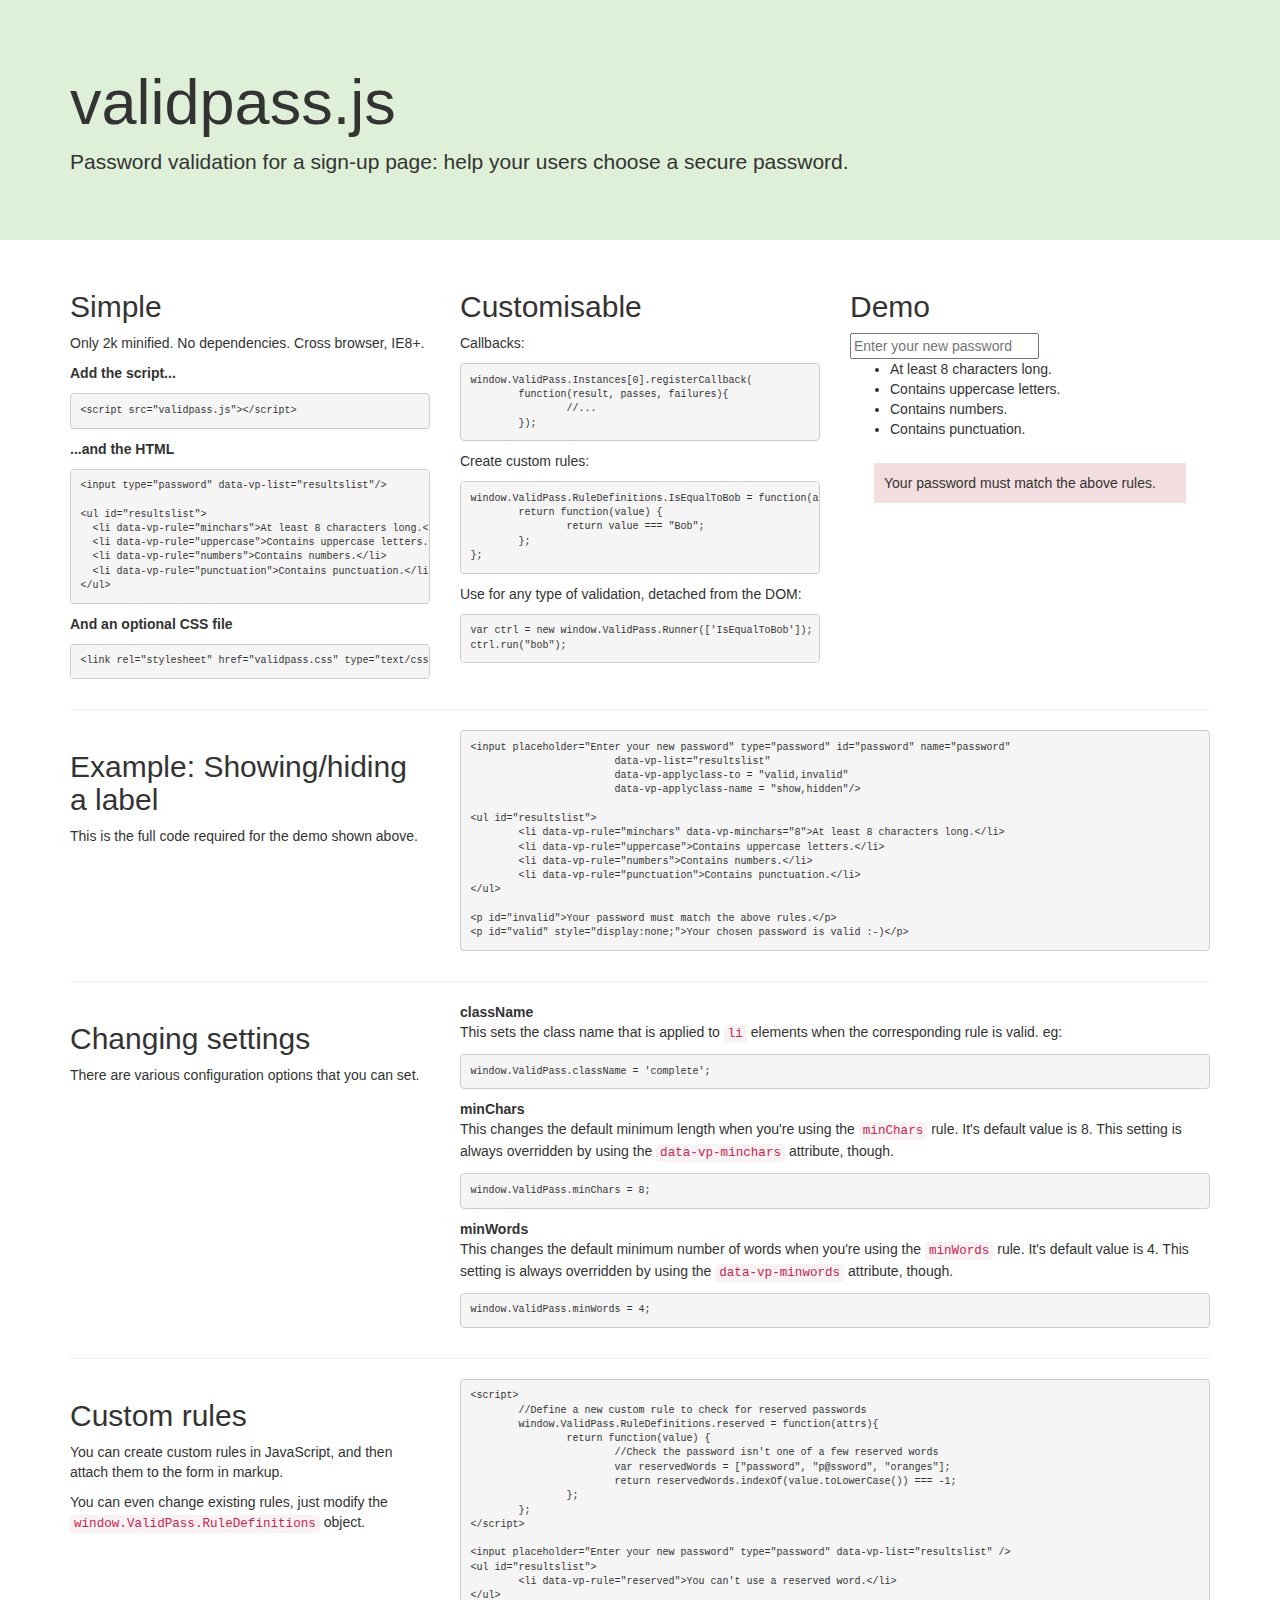
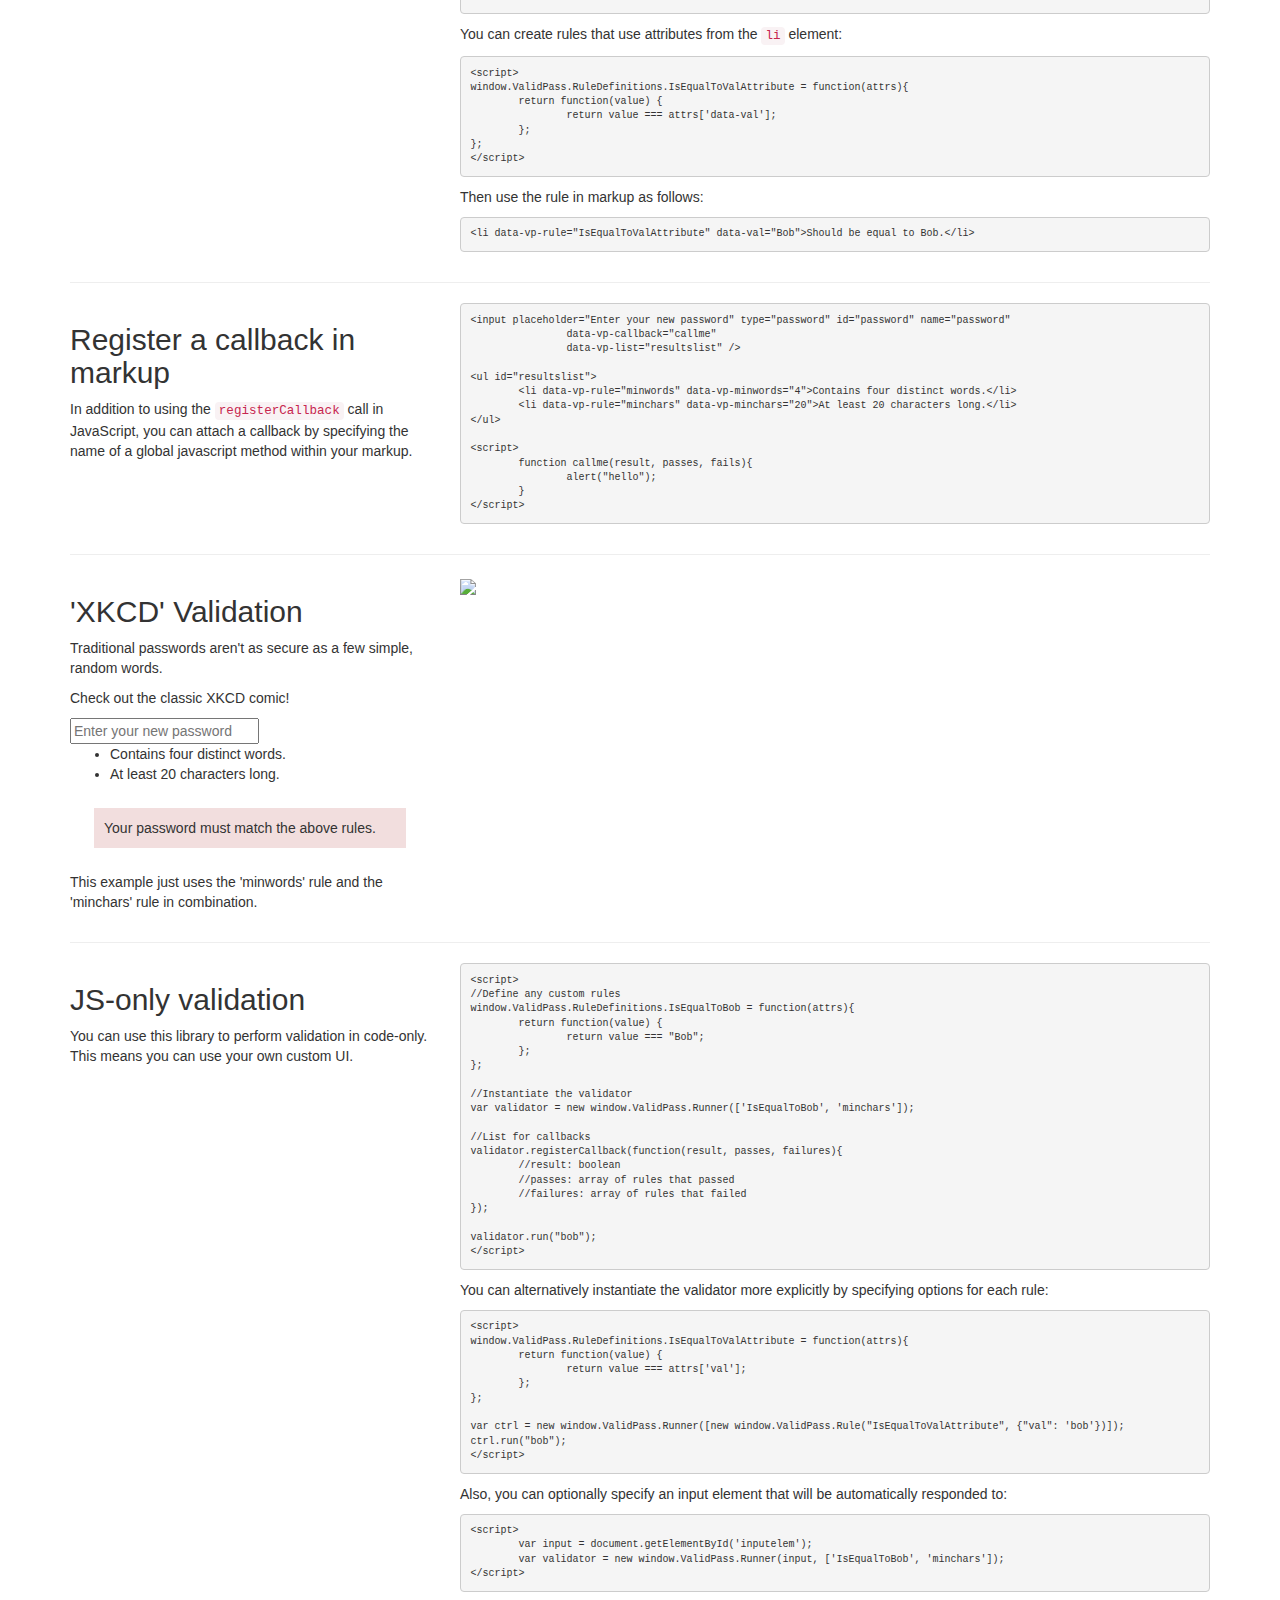
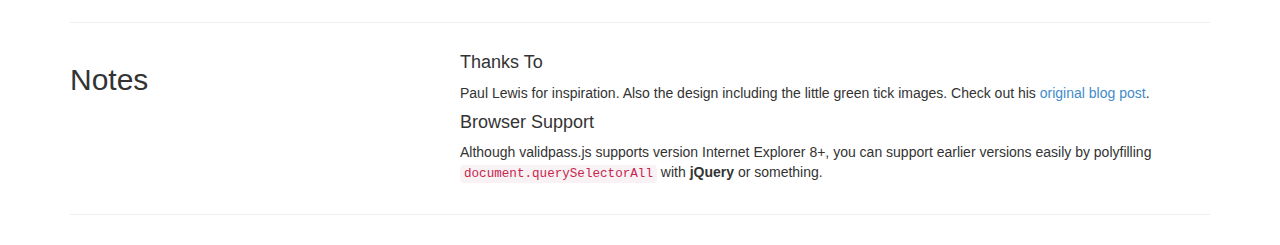
==== index.html @ 5143fd23 "First pages commit" ====
<!DOCTYPE html>
<html lang="en">
<head>
    <meta charset="utf-8">
    <meta http-equiv="X-UA-Compatible" content="IE=edge">
	<meta name="viewport" content="width=device-width, initial-scale=1">
	<link href="bootstrap.min.css" rel="stylesheet">

	<script src="../validpass.js"></script>
	<link rel="stylesheet" href="../validpass.css" type="text/css" />
	<style>
		pre { font-size: 10px; }
		.green { background-color: #dff0d8; }
	</style>
</head>
<body>
	<div class="jumbotron green">
      <div class="container">
        <h1>validpass.js</h1>
        <p>Password validation for a sign-up page: help your users choose a secure password.</p>
      </div>
	  
    </div>
	<div class="container">
		<div class="row">
			<div class="col-md-4">
			  <h2>Simple</h2>
			  <p>Only 2k minified. No dependencies. Cross browser, IE8+.</p>
			  <p><strong>Add the script...</strong><br/>
				<pre style="font-size: 10px;">&lt;script src="validpass.js"&gt;&lt;/script&gt;</pre>
			  </p>
			  <p>
				<strong>...and the HTML</strong><br/>
				
				<pre style="font-size: 10px;">&lt;input type="password" data-vp-list="resultslist"/&gt;
				   
&lt;ul id="resultslist"&gt;
  &lt;li data-vp-rule="minchars"&gt;At least 8 characters long.&lt;/li&gt;
  &lt;li data-vp-rule="uppercase"&gt;Contains uppercase letters.&lt;/li&gt;
  &lt;li data-vp-rule="numbers"&gt;Contains numbers.&lt;/li&gt;
  &lt;li data-vp-rule="punctuation"&gt;Contains punctuation.&lt;/li&gt;
&lt;/ul&gt;</pre>
			  </p>
			  <p>
				<strong>And an optional CSS file</strong>
				<pre style="font-size:10px">&lt;link rel="stylesheet" href="validpass.css" type="text/css" /&gt;</pre>
			  </p>
			</div>
			<div class="col-md-4">
			  <h2>Customisable</h2>
			  
			  <p>Callbacks:</p>
			  
			  <pre>window.ValidPass.Instances[0].registerCallback(
	function(result, passes, failures){
		//...
	});</pre>
			  <p>Create custom rules:</p>

			  <pre style="font-size:10px;">window.ValidPass.RuleDefinitions.IsEqualToBob = function(attrs){
	return function(value) {
		return value === "Bob";
	};
};</pre>		  
			  <p>Use for any type of validation, detached from the DOM:</p>
			  
		<pre>var ctrl = new window.ValidPass.Runner(['IsEqualToBob']);
ctrl.run("bob");</pre>
			  
		   </div>
			<div class="col-md-4">
				<h2>Demo</h2>
				
				<input placeholder="Enter your new password" type="password" id="password" name="password" 
						data-vp-list="resultslist" 
						data-vp-applyclass-to = "valid,invalid"
						data-vp-applyclass-name = "show,hidden"/>
						
				<ul id="resultslist">
				  <li data-vp-rule="minchars" data-vp-minchars="8">At least 8 characters long.</li>
				  <li data-vp-rule="uppercase">Contains uppercase letters.</li>
				  <li data-vp-rule="numbers">Contains numbers.</li>
				  <li data-vp-rule="punctuation">Contains punctuation.</li>
				</ul>
				
				<div style="margin: 24px;">
					<p id="invalid" class="bg-danger" style="padding:10px">
						Your password must match the above rules.
					</p>				
					<p id="valid" class="bg-success" style="display:none;padding:10px">
						Your chosen password is valid :-)
					</p>
				</div>
			</div>
		</div>
		
		<hr/>
		<div class="row">
			<div class="col-md-4">
				<h2>Example: Showing/hiding a label</h2>
				<p>
				This is the full code required for the demo shown above.
				</p>
			</div>
			<div class="col-md-8">
			<pre>&lt;input placeholder="Enter your new password" type="password" id="password" name="password" 
			data-vp-list="resultslist" 
			data-vp-applyclass-to = "valid,invalid"
			data-vp-applyclass-name = "show,hidden"/&gt;
			
&lt;ul id="resultslist"&gt;
	&lt;li data-vp-rule="minchars" data-vp-minchars="8"&gt;At least 8 characters long.&lt;/li&gt;
	&lt;li data-vp-rule="uppercase"&gt;Contains uppercase letters.&lt;/li&gt;
	&lt;li data-vp-rule="numbers"&gt;Contains numbers.&lt;/li&gt;
	&lt;li data-vp-rule="punctuation"&gt;Contains punctuation.&lt;/li&gt;
&lt;/ul&gt;

&lt;p id="invalid"&gt;Your password must match the above rules.&lt;/p&gt;
&lt;p id="valid" style="display:none;"&gt;Your chosen password is valid :-)&lt;/p&gt;
</pre>
			</div>
		</div>
		
		<hr/>
		<div class="row">
			<div class="col-md-4">
				<h2>Changing settings</h2>
				<p>
				There are various configuration options that you can set.
				</p>
			</div>
			<div class="col-md-8">
				<p>
					<strong>className</strong><br>
					This sets the class name that is applied to <code>li</code> elements when the corresponding rule is valid. eg:
					<pre>window.ValidPass.className = 'complete';</pre>
				</p>
				<p>
					<strong>minChars</strong><br>
					This changes the default minimum length when you're using the <code>minChars</code> rule. It's default value is 8. This setting is always overridden by using the <code>data-vp-minchars</code> attribute, though.
					<pre>window.ValidPass.minChars = 8;</pre>
				</p>
				<p>
					<strong>minWords</strong><br>
					This changes the default minimum number of words when you're using the <code>minWords</code> rule. It's default value is 4. This setting is always overridden by using the <code>data-vp-minwords</code> attribute, though.
					<pre>window.ValidPass.minWords = 4;</pre>
				</p>
			</div>
		</div>
		
		
		<hr/>
		<div class="row">
			<div class="col-md-4">
				<h2>Custom rules</h2>
				<p>You can create custom rules in JavaScript, and then attach them to the form in markup.</p>
				<p>You can even change existing rules, just modify the <code>window.ValidPass.RuleDefinitions</code> object.
			</div>
			<div class="col-md-8">
				
				<pre>&lt;script&gt;
	//Define a new custom rule to check for reserved passwords
	window.ValidPass.RuleDefinitions.reserved = function(attrs){
		return function(value) {
			//Check the password isn't one of a few reserved words
			var reservedWords = ["password", "p@ssword", "oranges"];
			return reservedWords.indexOf(value.toLowerCase()) === -1;
		};
	};
&lt;/script&gt;

&lt;input placeholder="Enter your new password" type="password" data-vp-list="resultslist" /&gt;
&lt;ul id="resultslist"&gt;
	&lt;li data-vp-rule="reserved"&gt;You can't use a reserved word.&lt;/li&gt;
&lt;/ul&gt;</pre>

		<p>You can create rules that use attributes from the <code>li</code> element:</p>
		<pre>&lt;script&gt;	
window.ValidPass.RuleDefinitions.IsEqualToValAttribute = function(attrs){
	return function(value) {
		return value === attrs['data-val'];
	};
};
&lt;/script&gt;</pre>
		
		<p>Then use the rule in markup as follows:</p>
<pre>
&lt;li data-vp-rule="IsEqualToValAttribute" data-val="Bob"&gt;Should be equal to Bob.&lt;/li&gt;
</pre>

			</div>
		</div>
		
		
		
		<hr/>
		
		<div class="row">
			<div class="col-md-4">
				<h2>Register a callback in markup</h2>
				<p>In addition to using the <code>registerCallback</code> call in JavaScript, you can attach a callback by specifying the name of a global javascript method within your markup.</p>
			</div>
			<div class="col-md-8">
				
				
				<pre>&lt;input placeholder="Enter your new password" type="password" id="password" name="password" 
		data-vp-callback="callme"
		data-vp-list="resultslist" /&gt;
		
&lt;ul id="resultslist"&gt;
	&lt;li data-vp-rule="minwords" data-vp-minwords="4"&gt;Contains four distinct words.&lt;/li&gt;
	&lt;li data-vp-rule="minchars" data-vp-minchars="20"&gt;At least 20 characters long.&lt;/li&gt;
&lt;/ul&gt;

&lt;script&gt;
	function callme(result, passes, fails){
		alert("hello");
	}
&lt;/script&gt;</pre>
				
			</div>
		</div>
		
		<hr/>
		<div class="row">
			<div class="col-md-4">
				<h2>'XKCD' Validation</h2>
				<p>
				Traditional passwords aren't as secure as a few simple, random words.
				</p>
				<p>
				Check out the classic XKCD comic!
				</p>
				<input placeholder="Enter your new password" type="password" id="password" name="password" 
						data-vp-list="resultslist-xkcd" 
						data-vp-applyclass-to = "valid-xkcd,invalid-xkcd"
						data-vp-applyclass-name = "show,hidden"
				/>
				<ul id="resultslist-xkcd">
				  <li data-vp-rule="minwords" data-vp-minwords="4">Contains four distinct words.</li>
				  <li data-vp-rule="minchars" data-vp-minchars="20">At least 20 characters long.</li>
				</ul>
				
				<div style="margin: 24px;">
					<p id="invalid-xkcd" class="bg-danger" style="padding:10px">
						Your password must match the above rules.
					</p>
					<p id="valid-xkcd" class="bg-success" style="display:none;padding:10px">
						Your chosen password is valid :-)
					</p>
				</div>
				
				<p>
				This example just uses the 'minwords' rule and the 'minchars' rule in combination.
				</p>
			</div>
			<div class="col-md-8">
				<img src="http://imgs.xkcd.com/comics/password_strength.png"/>
			</div>
		</div>
		
		
		<hr/>
		<div class="row">
			<div class="col-md-4">
				<h2>JS-only validation</h2>
				<p>
				You can use this library to perform validation in code-only. This means you can use your own custom UI.
				</p>
			</div>
			<div class="col-md-8">
				<pre>&lt;script&gt;
//Define any custom rules
window.ValidPass.RuleDefinitions.IsEqualToBob = function(attrs){
	return function(value) {
		return value === "Bob";
	};
};

//Instantiate the validator
var validator = new window.ValidPass.Runner(['IsEqualToBob', 'minchars']);

//List for callbacks
validator.registerCallback(function(result, passes, failures){
	//result: boolean
	//passes: array of rules that passed
	//failures: array of rules that failed
});

validator.run("bob");
&lt;/script&gt;</pre>

<p>You can alternatively instantiate the validator more explicitly by specifying options for each rule:</p>
<pre>&lt;script&gt;
window.ValidPass.RuleDefinitions.IsEqualToValAttribute = function(attrs){
	return function(value) {
		return value === attrs['val'];
	};
};

var ctrl = new window.ValidPass.Runner([new window.ValidPass.Rule("IsEqualToValAttribute", {"val": 'bob'})]);
ctrl.run("bob");
&lt;/script&gt;</pre>

<p>Also, you can optionally specify an input element that will be automatically responded to:</p>

<pre>&lt;script&gt;
	var input = document.getElementById('inputelem');
	var validator = new window.ValidPass.Runner(input, ['IsEqualToBob', 'minchars']);
&lt;/script&gt;</pre>
			</div>
		</div>
		
		<hr/>
		<div class="row">
			<div class="col-md-4">
				<h2>Notes</h2>
				<p>
				
				</p>
			</div>
			<div class="col-md-8">
			
				<h4>Thanks To</h4>
				<p>Paul Lewis for inspiration. Also the design including the little green tick images. Check out his <a href="http://aerotwist.com/blog/better-password-form-fields">original blog post</a>.</p>
			
			
				<h4>Browser Support</h4>
				<p>Although validpass.js supports version Internet Explorer 8+, you can support earlier versions easily by polyfilling <code>document.querySelectorAll</code> with <strong>jQuery </strong> or something.</p>
				
				
			</div>
		</div>
		
		
		<hr/>
		
		
    </div>
	
	<footer>
        <p></p>
     </footer>
</body>
</html>
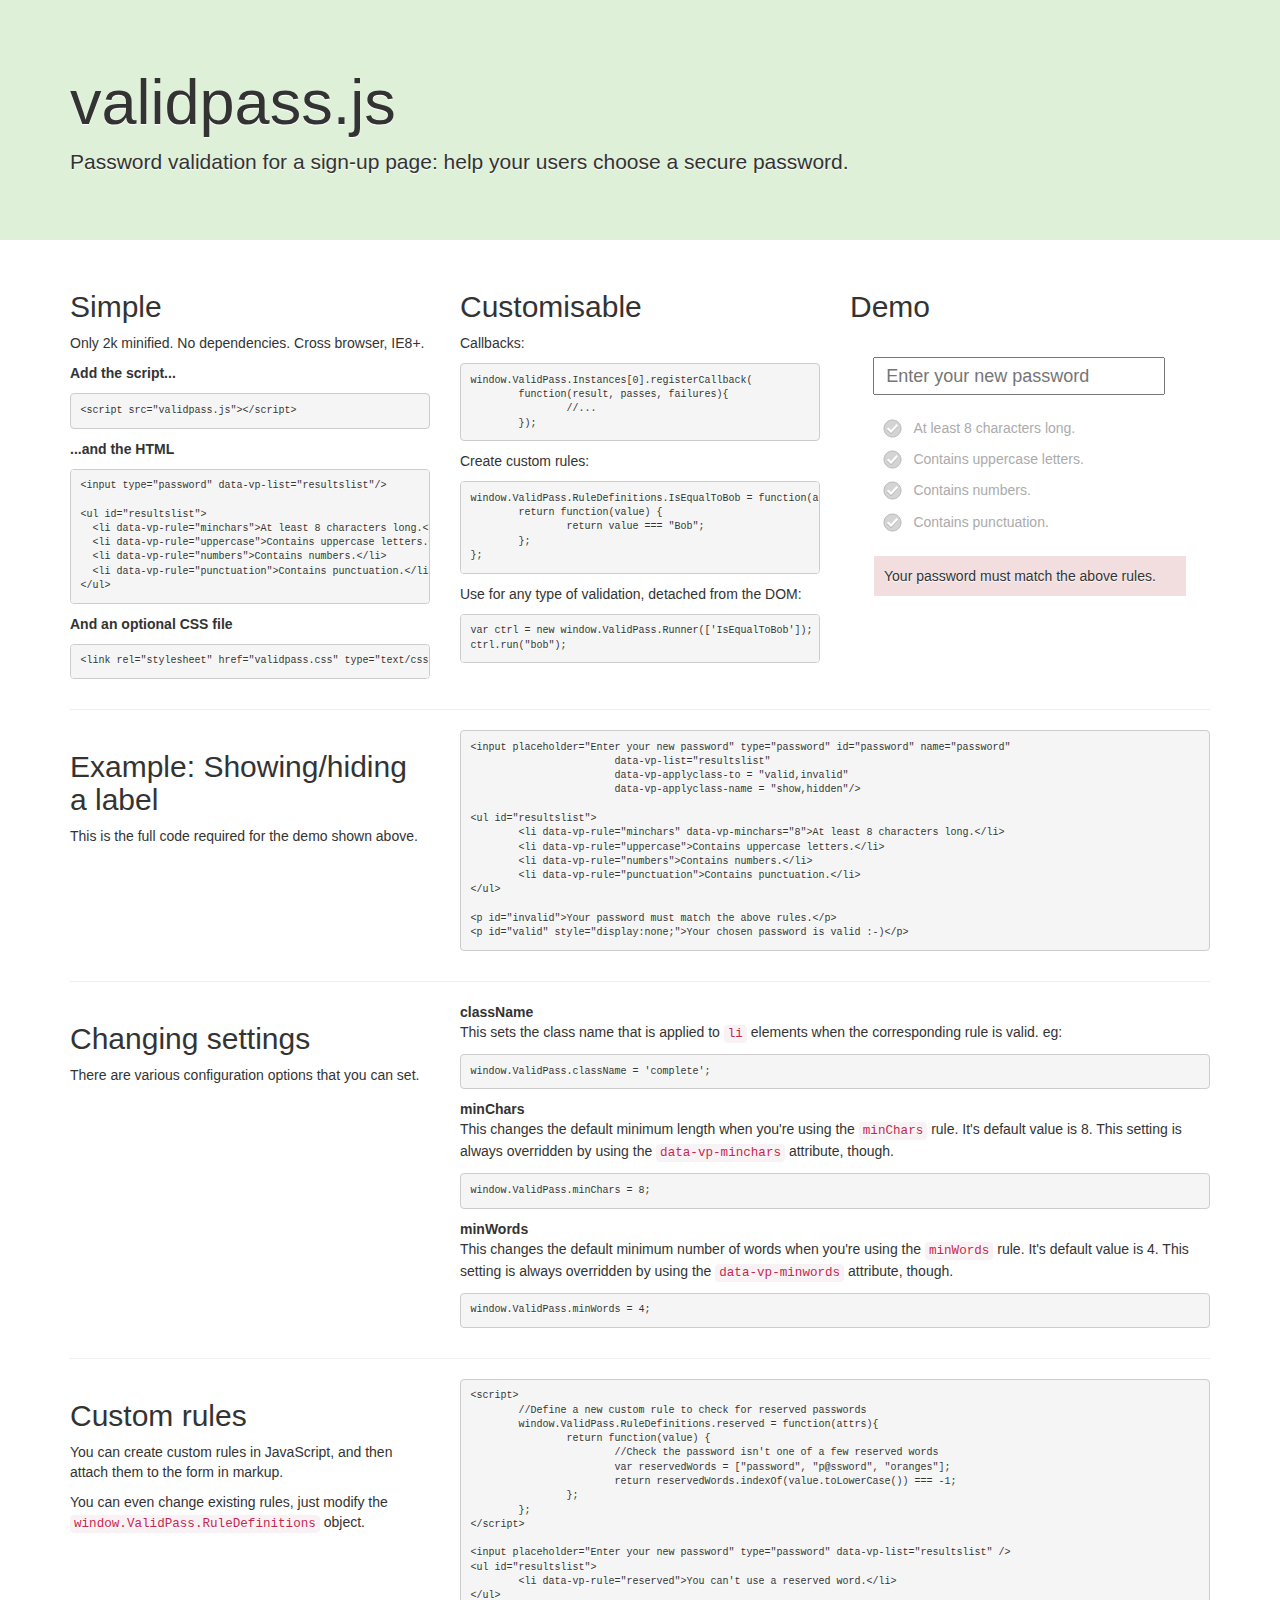
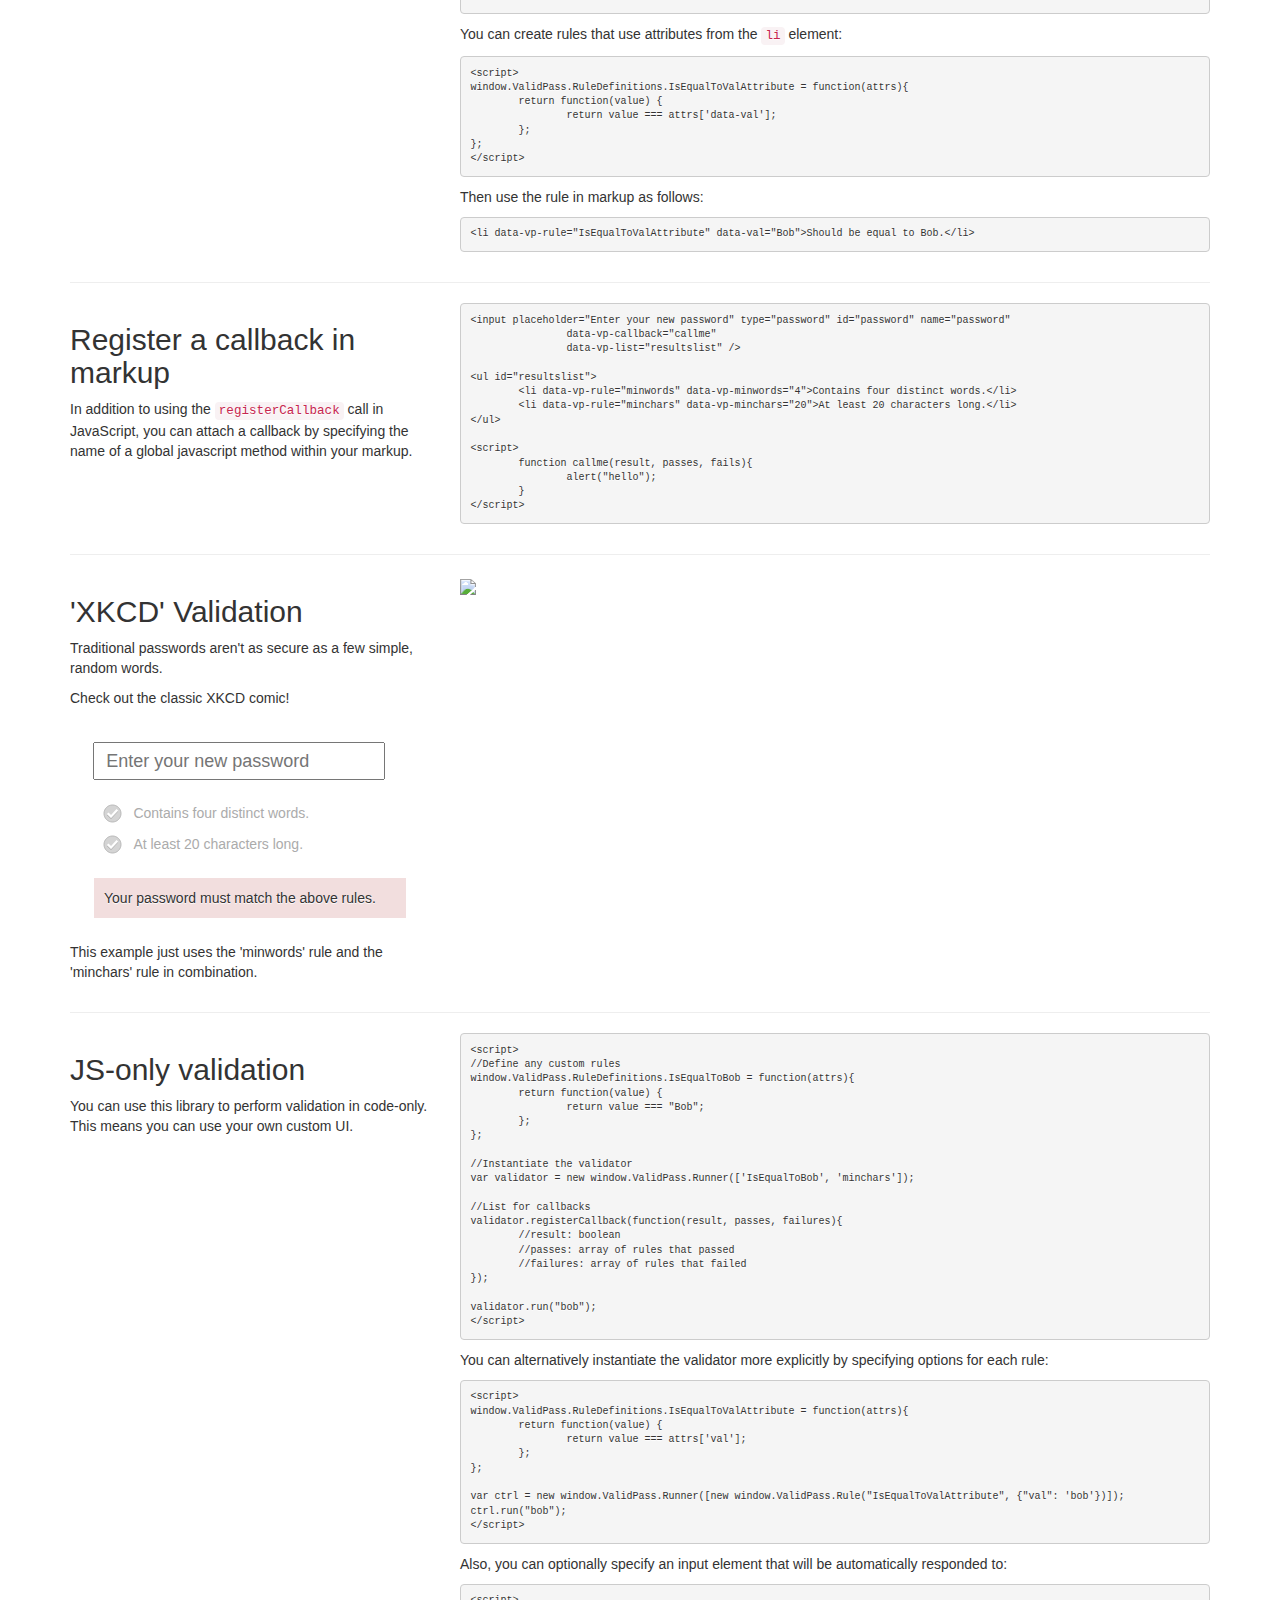
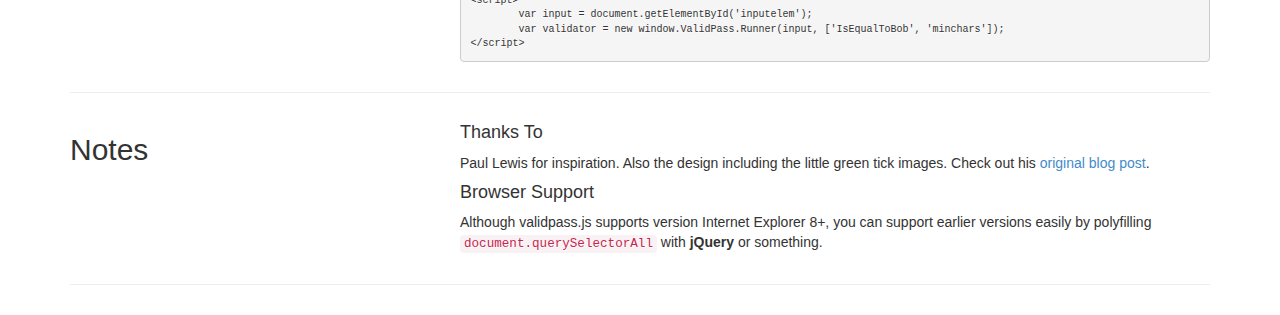
==== commit c90a33b5: "Copied files from master in gh-pages" ====
--- a/index.html
+++ b/index.html
@@ -6,8 +6,8 @@
 	<meta name="viewport" content="width=device-width, initial-scale=1">
 	<link href="bootstrap.min.css" rel="stylesheet">
 
-	<script src="../validpass.js"></script>
-	<link rel="stylesheet" href="../validpass.css" type="text/css" />
+	<script src="validpass.js"></script>
+	<link rel="stylesheet" href="validpass.css" type="text/css" />
 	<style>
 		pre { font-size: 10px; }
 		.green { background-color: #dff0d8; }
--- a/validpass.css
+++ b/validpass.css
@@ -0,0 +1,50 @@
+html, body {
+  font-family: 'Helvetica Neue', Helvetica, Arial, sans-serif;
+  text-shadow: 0px 1px 1px #FFFFFF;
+  font-size: 14px;
+}
+
+input[type="password"] {
+  height: 38px;
+  line-height: 38px;
+  font-size: 18px;
+  color: #545454;
+  width: 81%;
+  padding: 0 3% 0 3%;
+  margin: 6.5% 0 0 6.5%;
+}
+
+ul {
+  width: 87%;
+  padding: 0;
+  margin: 6.5% 0 0 6.5%;
+  list-style: none;
+}
+
+li {
+  color: #ABABAB;
+  height: 20px;
+  line-height: 20px;
+  margin: 0 0 0.8em 0;
+  padding: 0 0 0 40px;
+  background: url(tick-grey.svg) 10px 1px no-repeat;
+  position: relative;
+}
+
+li:after {
+  opacity: 0;
+  content: '';
+  position: absolute;
+  left: 10px;
+  width: 20px;
+  height: 20px;
+  background: url(tick-green.svg) 0 1px no-repeat;
+}
+
+li.complete {
+  color: #808080;
+}
+
+li.complete:after {
+  opacity: 1;
+}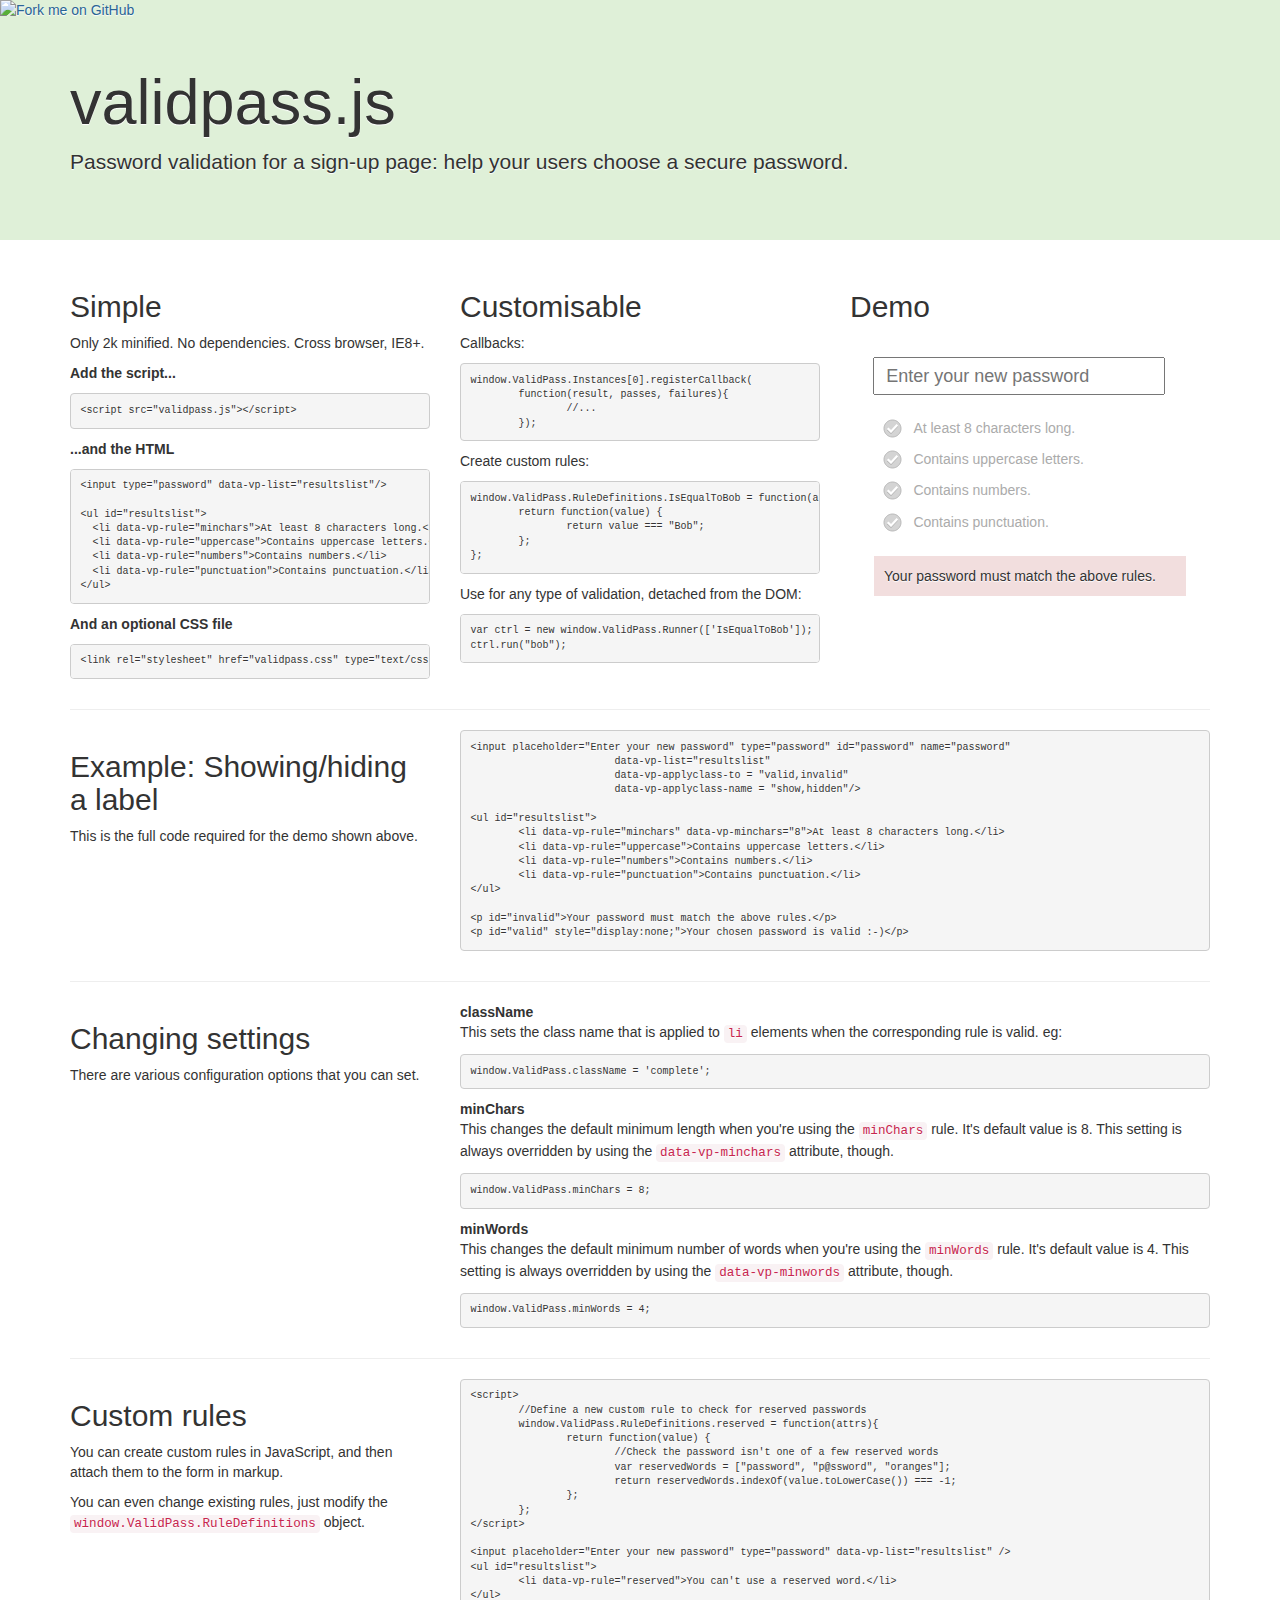
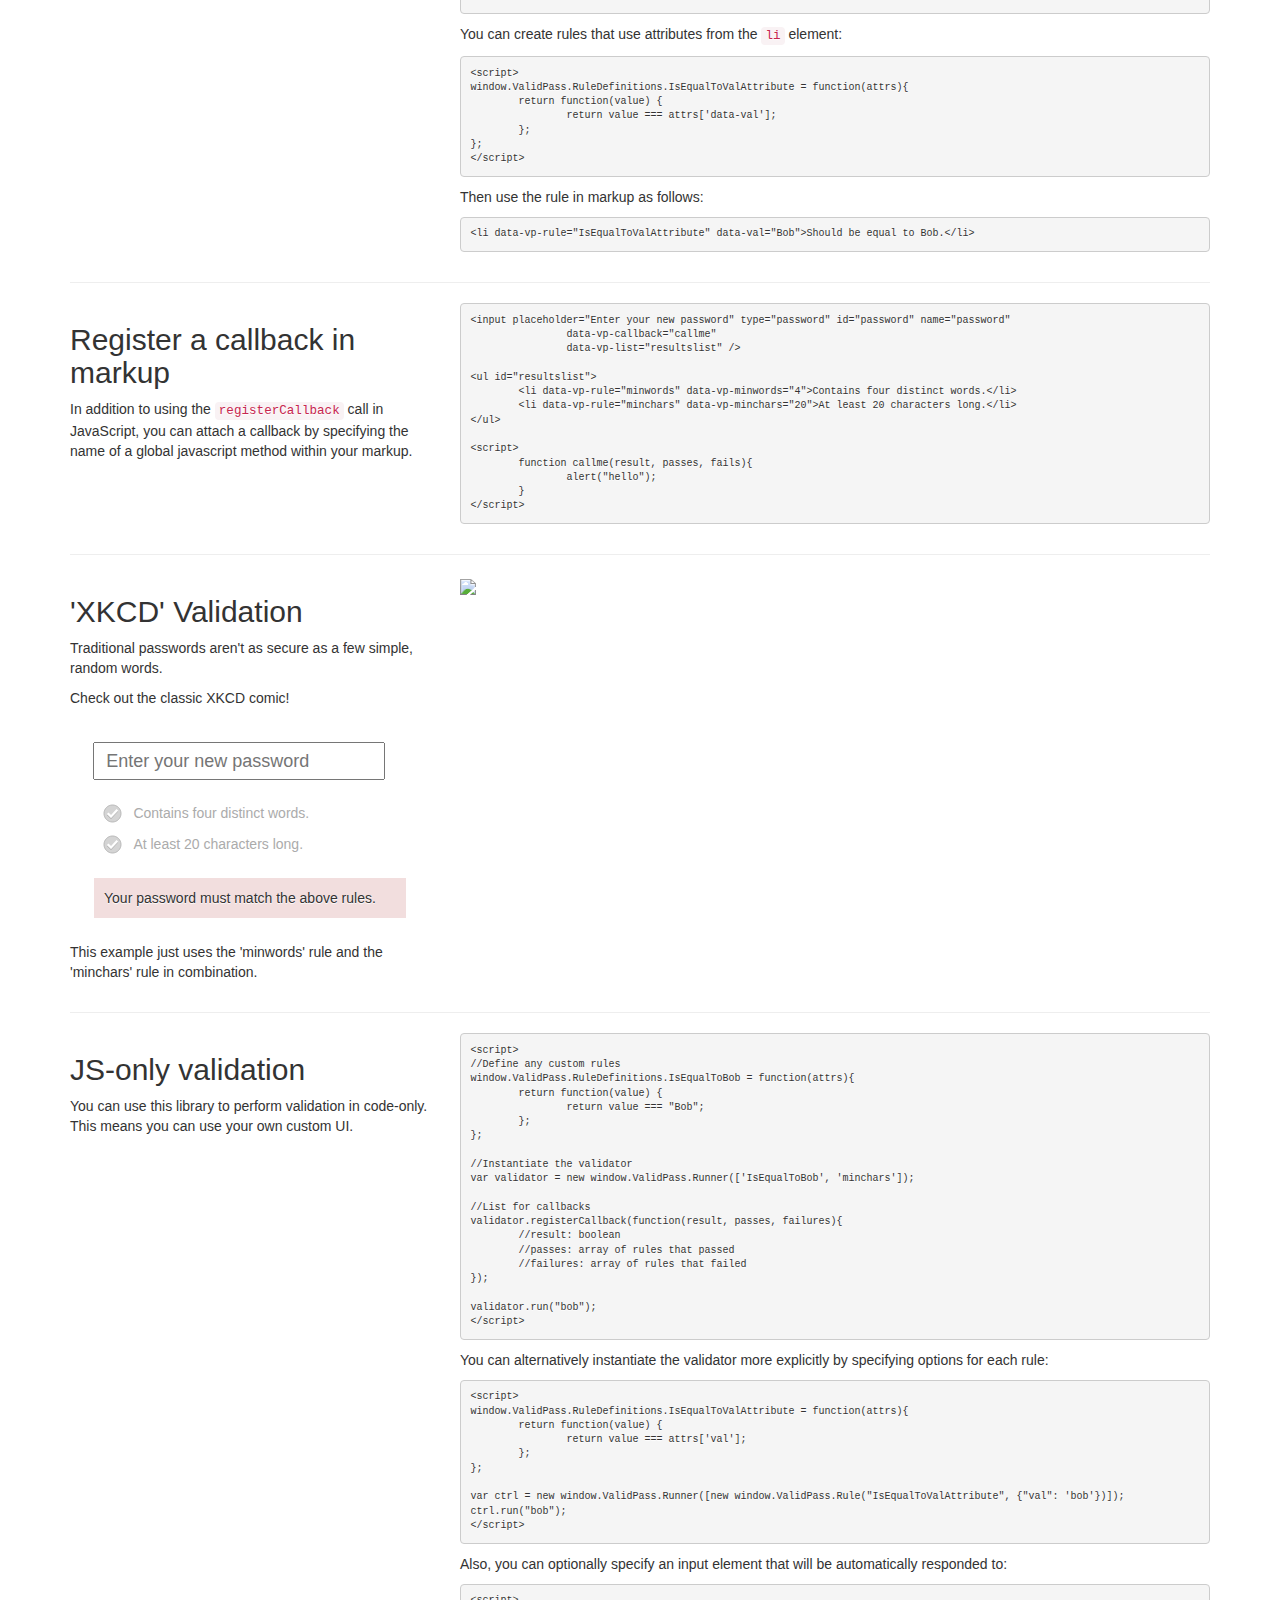
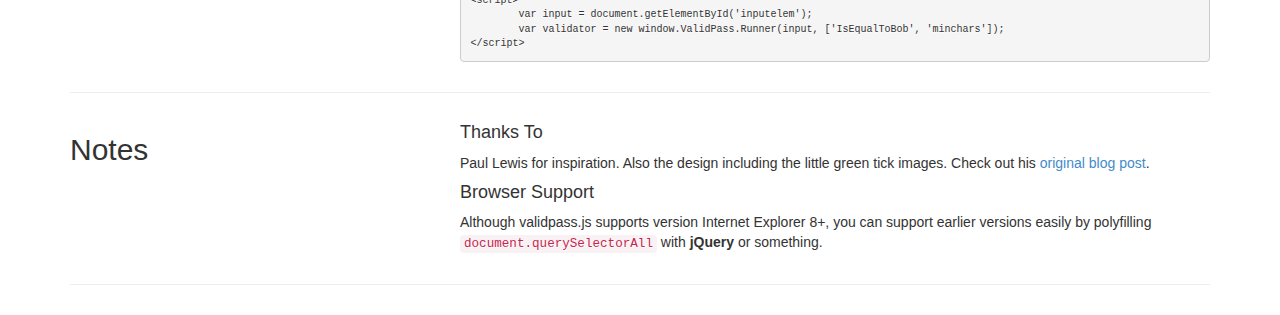
==== commit d97b164f: "Added fork ribbon" ====
--- a/index.html
+++ b/index.html
@@ -14,6 +14,7 @@
 	</style>
 </head>
 <body>
+<a href="https://github.com/johnnycardy/ValidPass"><img style="position: absolute; top: 0; left: 0; border: 0;" src="https://camo.githubusercontent.com/c6625ac1f3ee0a12250227cf83ce904423abf351/68747470733a2f2f73332e616d617a6f6e6177732e636f6d2f6769746875622f726962626f6e732f666f726b6d655f6c6566745f677261795f3664366436642e706e67" alt="Fork me on GitHub" data-canonical-src="https://s3.amazonaws.com/github/ribbons/forkme_left_gray_6d6d6d.png"></a>
 	<div class="jumbotron green">
       <div class="container">
         <h1>validpass.js</h1>
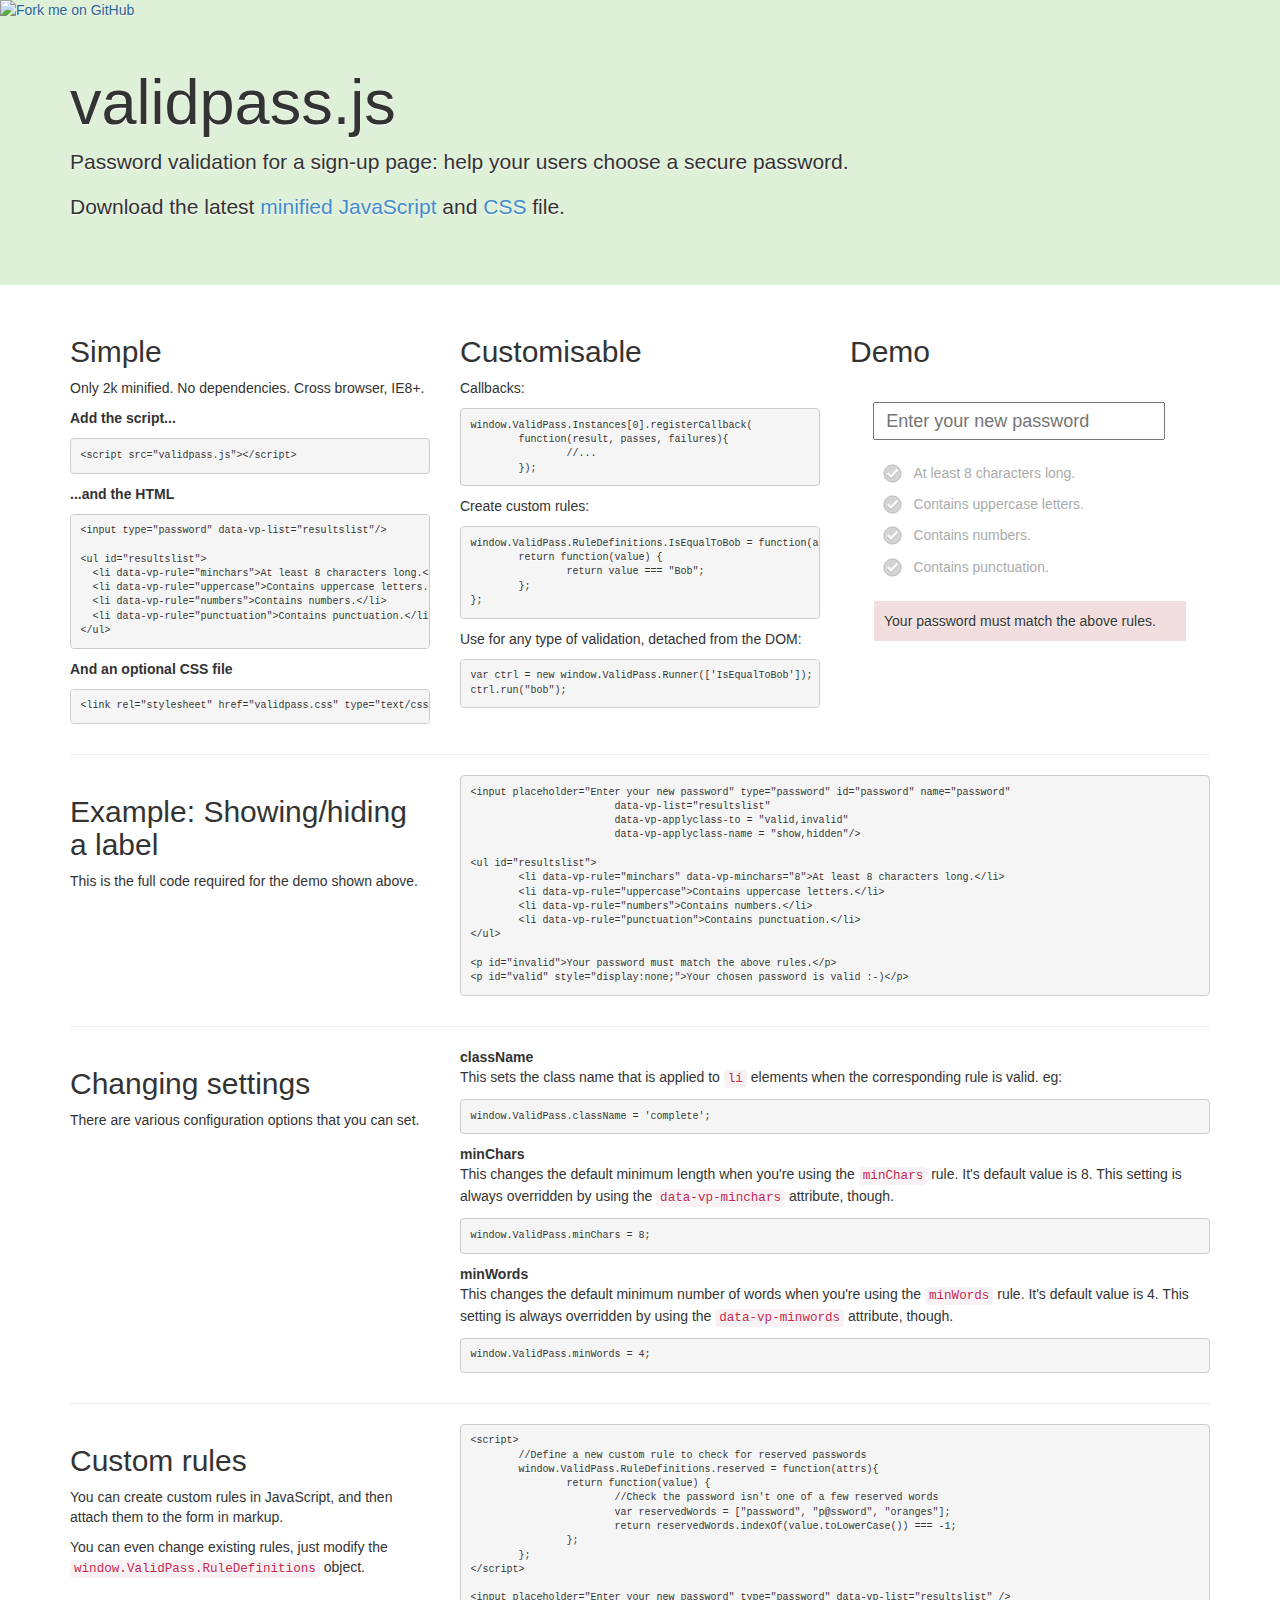
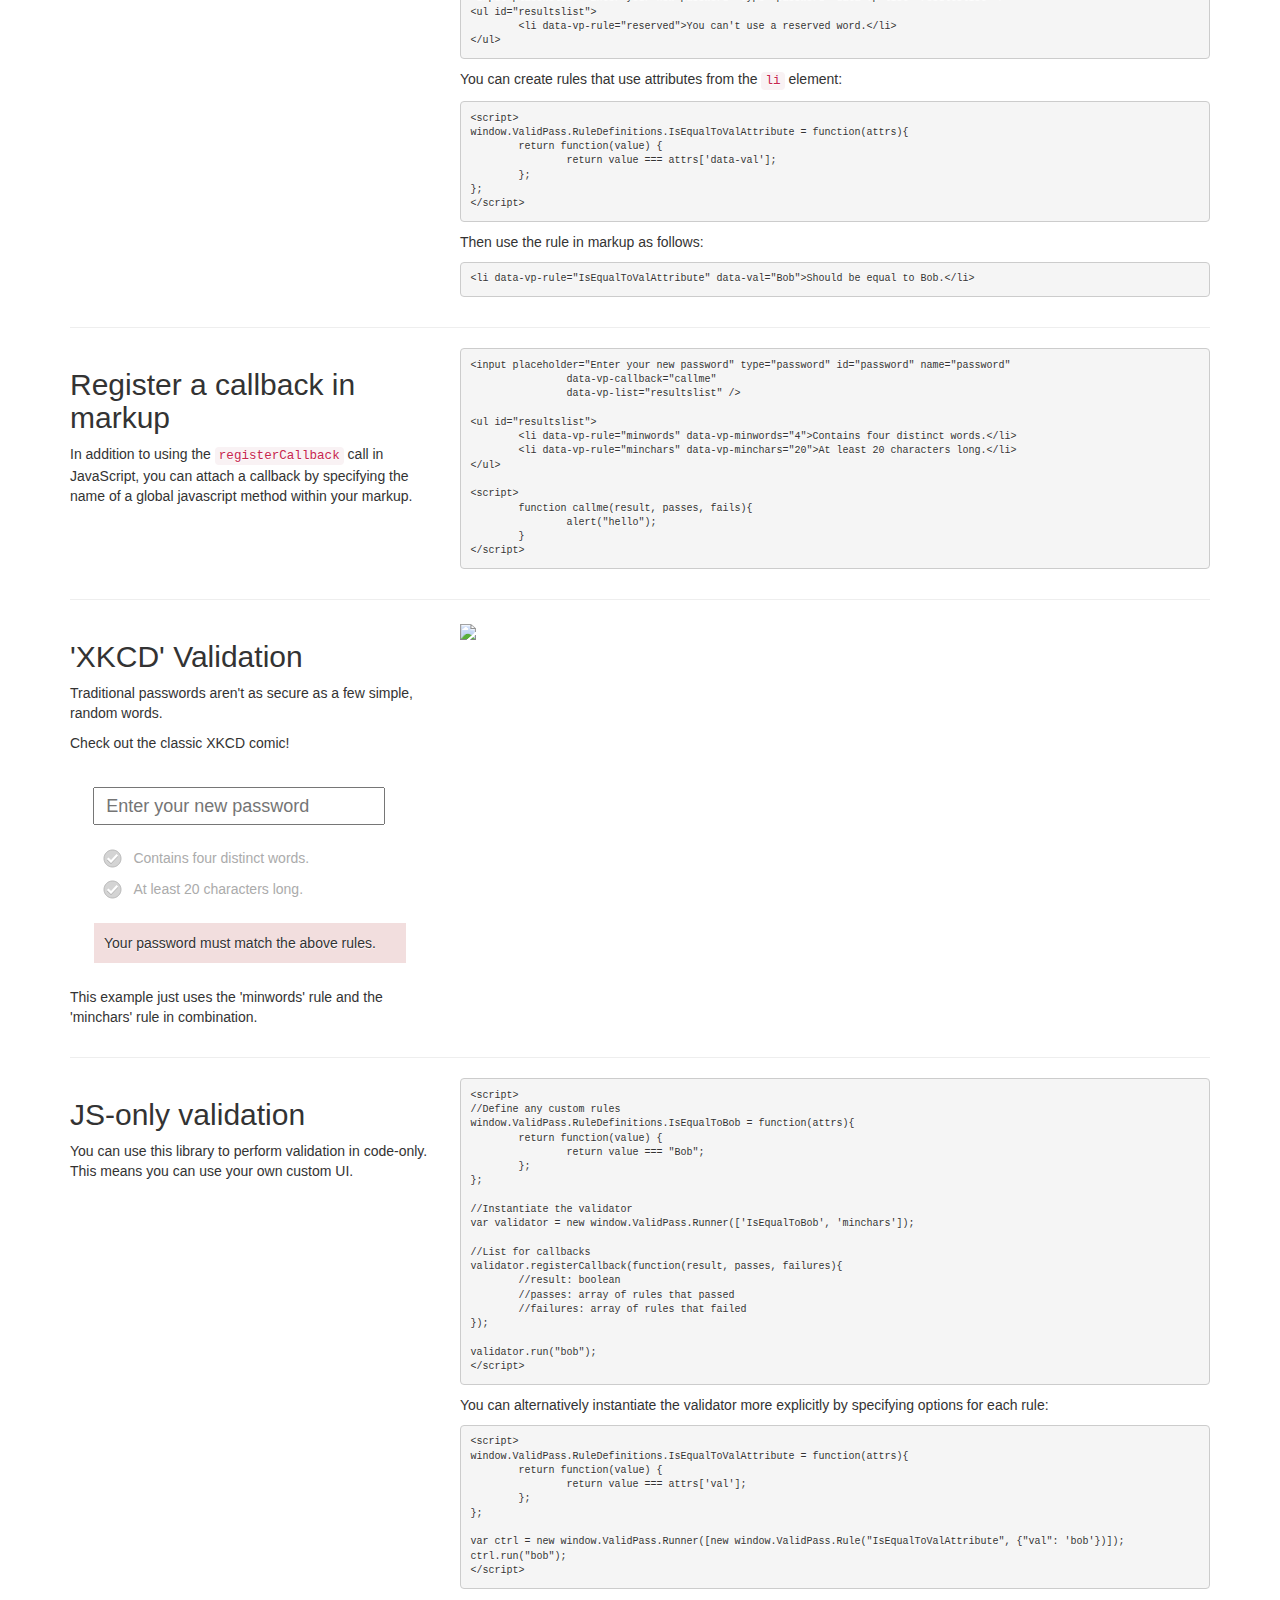
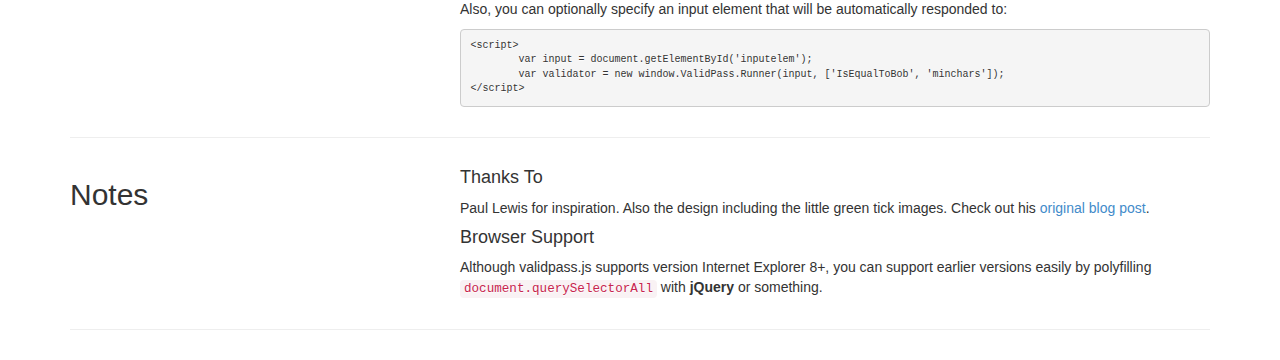
==== commit 31665724: "Links to download" ====
--- a/index.html
+++ b/index.html
@@ -19,6 +19,7 @@
       <div class="container">
         <h1>validpass.js</h1>
         <p>Password validation for a sign-up page: help your users choose a secure password.</p>
+		<p>Download the latest <a href="https://raw.githubusercontent.com/johnnycardy/ValidPass/master/validpass.min.js">minified JavaScript</a> and <a href="https://raw.githubusercontent.com/johnnycardy/ValidPass/master/validpass.css">CSS</a> file.</p>
       </div>
 	  
     </div>
